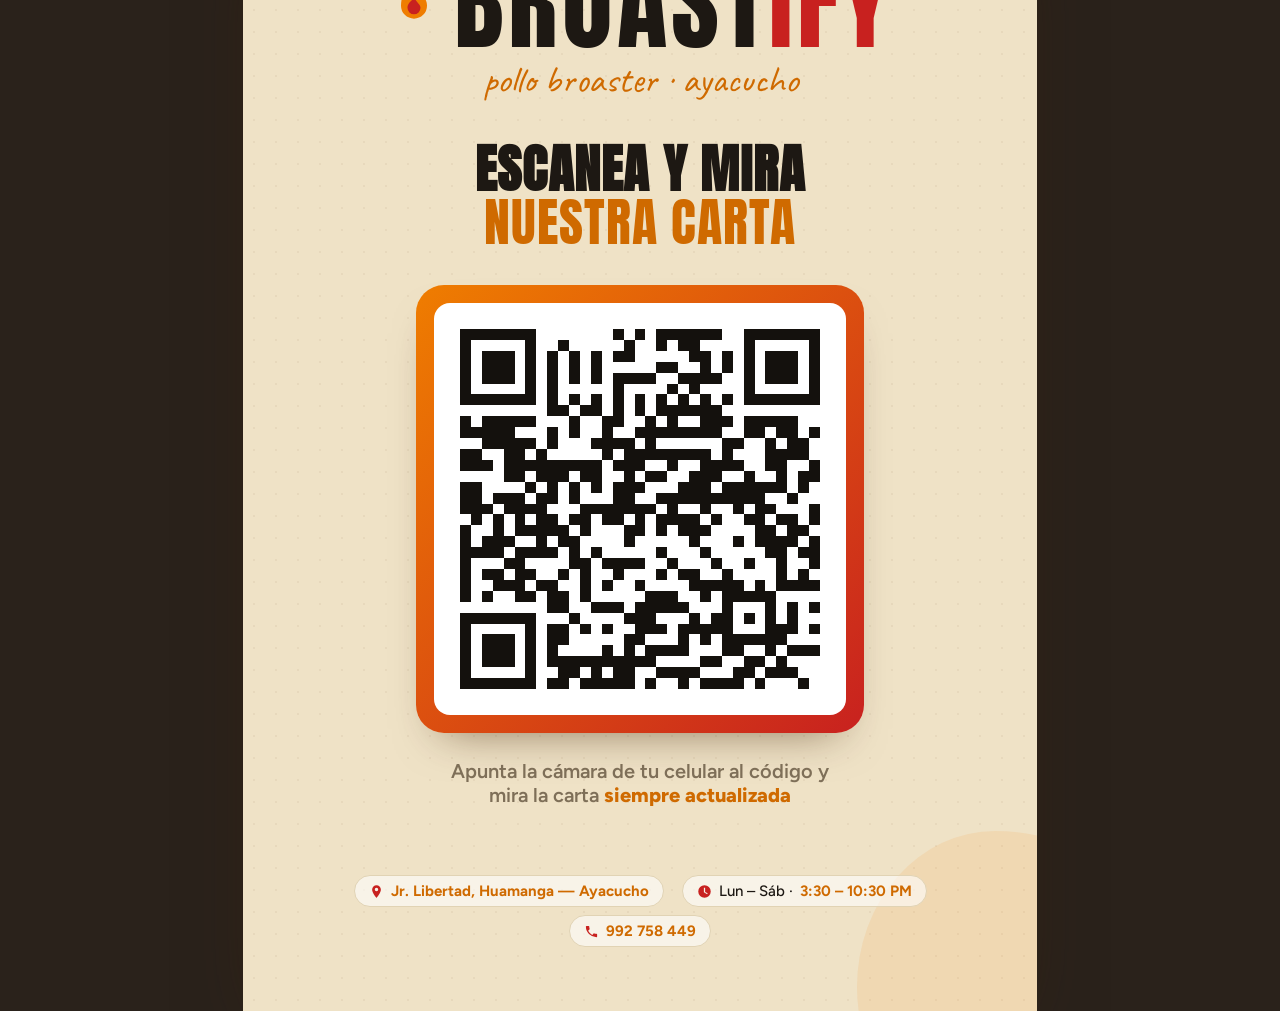
==== qr.html @ 3beba029 "update" ====
<!DOCTYPE html>
<html lang="es">
<head>
<meta charset="UTF-8">
<meta name="viewport" content="width=device-width, initial-scale=1">
<title>Broastify · Escanea la carta</title>
<!--
  Cartel A4 con QR para imprimir.
  El QR apunta a esta URL (para cambiarla, regenera el QR):
  https://alexaquintanilla.github.io/carta-broastify/
-->
<link rel="preconnect" href="https://fonts.googleapis.com">
<link rel="preconnect" href="https://fonts.gstatic.com" crossorigin>
<link href="https://fonts.googleapis.com/css2?family=Anton&family=Caveat:wght@600;700&family=Figtree:wght@400;500;600;700;800&display=swap" rel="stylesheet">
<style>
:root{
  --paper:#efe2c6; --paper-2:#f6ead0; --card:#fffdf3;
  --ink:#1d1813; --ink-soft:#7e6f58;
  --orange:#ef7d00; --orange-deep:#cf6a00; --red:#c8211f;
  --hair:#e1d3b4;
}
*{margin:0;padding:0;box-sizing:border-box}
html,body{height:100%}
body{
  font-family:'Figtree',system-ui,sans-serif;color:var(--ink);
  background:#2a221b;display:flex;align-items:center;justify-content:center;
  min-height:100vh;padding:28px;
}

/* ---------- A4 sheet ---------- */
.sheet{
  width:210mm;max-width:100%;aspect-ratio:210/297;
  background-color:var(--paper);
  background-image:radial-gradient(rgba(80,45,0,.05) 1px,transparent 1.4px);
  background-size:22px 22px;
  position:relative;overflow:hidden;
  box-shadow:0 30px 70px -30px rgba(60,30,0,.6);
  display:flex;flex-direction:column;align-items:center;
  text-align:center;
  padding:clamp(26px,5vw,64px) clamp(22px,5vw,56px);
}
.sheet::before{
  content:"";position:absolute;top:0;left:0;right:0;height:9px;
  background:linear-gradient(90deg,var(--red),var(--orange) 50%,var(--red));
  -webkit-print-color-adjust:exact;print-color-adjust:exact;
}
.sheet::after{
  content:"";position:absolute;width:300px;height:300px;right:-120px;bottom:-120px;
  border-radius:46% 54% 60% 40%/52% 44% 56% 48%;
  background:var(--orange);opacity:.1;
  -webkit-print-color-adjust:exact;print-color-adjust:exact;
}

/* ---------- brand ---------- */
.brand{position:relative;z-index:1;display:inline-flex;align-items:center;gap:14px;margin-top:6px}
.flame{width:clamp(34px,7vw,52px);height:auto;flex:none}
.logo{
  font-family:'Anton',sans-serif;font-size:clamp(52px,12vw,104px);line-height:.86;
  letter-spacing:.04em;text-transform:uppercase;color:var(--ink);
}
.logo b{color:var(--red);font-weight:400}
.tagline{
  font-family:'Caveat',cursive;font-size:clamp(24px,5vw,38px);
  color:var(--orange-deep);margin-top:8px;position:relative;z-index:1;
}

/* ---------- headline ---------- */
.headline{
  font-family:'Anton',sans-serif;text-transform:uppercase;
  font-size:clamp(28px,6vw,52px);letter-spacing:.02em;line-height:1.02;
  color:var(--ink);margin-top:clamp(20px,4vw,40px);position:relative;z-index:1;
}
.headline b{color:var(--orange-deep);font-weight:400}

/* ---------- QR card ---------- */
.qr-card{
  position:relative;z-index:1;border-radius:28px;
  background:linear-gradient(135deg,var(--orange),var(--red));
  padding:clamp(12px,2.4vw,18px);margin-top:clamp(20px,4vw,36px);
  box-shadow:0 22px 46px -26px rgba(60,30,0,.6);
  -webkit-print-color-adjust:exact;print-color-adjust:exact;
}
.qr-inner{
  background:#fff;border-radius:16px;padding:clamp(16px,3vw,26px);
  -webkit-print-color-adjust:exact;print-color-adjust:exact;
}
.qr-card svg{
  display:block;width:clamp(220px,42vw,360px);height:auto;
  shape-rendering:crispEdges;
}
.qr-card svg path{fill:#14110d}

.hint{
  font-size:clamp(15px,2.6vw,20px);font-weight:600;color:var(--ink-soft);
  margin-top:clamp(16px,3vw,26px);max-width:30ch;position:relative;z-index:1;
}
.hint b{color:var(--orange-deep);font-weight:800}

/* ---------- contact strip ---------- */
.meta{
  margin-top:auto;padding-top:clamp(20px,4vw,34px);
  display:flex;flex-wrap:wrap;justify-content:center;gap:8px 18px;
  font-size:clamp(12px,2.2vw,15px);font-weight:500;color:var(--ink);
  position:relative;z-index:1;
}
.meta span{display:inline-flex;align-items:center;gap:7px;background:rgba(255,255,255,.6);
  border:1px solid var(--hair);padding:6px 14px;border-radius:999px;
  -webkit-print-color-adjust:exact;print-color-adjust:exact}
.meta b{color:var(--orange-deep);font-weight:700}
.meta svg{width:15px;height:15px;flex:none;color:var(--red)}

/* ---------- print ---------- */
@page{size:A4;margin:0}
@media print{
  body{background:#fff;padding:0;display:block}
  .sheet{width:210mm;height:297mm;max-width:none;aspect-ratio:auto;box-shadow:none;margin:0}
}
</style>
</head>
<body>

  <div class="sheet">
    <div class="brand">
      <svg class="flame" viewBox="0 0 24 30" fill="none" aria-hidden="true">
        <path d="M12 1C12 7 6 8 6 16a6 6 0 0 0 12 0c0-3-2-4-2-7 0 3-2 4-4 4 2-4-1-9 0-12Z" fill="#ef7d00"/>
        <path d="M12 11c0 3-3 3-3 6a3 3 0 0 0 6 0c0-2-3-3-3-6Z" fill="#c8211f"/>
      </svg>
      <div class="logo">BROAST<b>IFY</b></div>
    </div>
    <div class="tagline">pollo broaster · ayacucho</div>

    <h1 class="headline">Escanea y mira<br><b>nuestra carta</b></h1>

    <div class="qr-card">
      <div class="qr-inner">
      <svg viewBox="0 0 33 33" role="img" aria-label="Código QR de la carta Broastify">
        <path d="M0,0H1V1H0zM1,0H2V1H1zM2,0H3V1H2zM3,0H4V1H3zM4,0H5V1H4zM5,0H6V1H5zM6,0H7V1H6zM14,0H15V1H14zM16,0H17V1H16zM18,0H19V1H18zM19,0H20V1H19zM20,0H21V1H20zM21,0H22V1H21zM22,0H23V1H22zM23,0H24V1H23zM26,0H27V1H26zM27,0H28V1H27zM28,0H29V1H28zM29,0H30V1H29zM30,0H31V1H30zM31,0H32V1H31zM32,0H33V1H32zM0,1H1V2H0zM6,1H7V2H6zM9,1H10V2H9zM15,1H16V2H15zM18,1H19V2H18zM20,1H21V2H20zM21,1H22V2H21zM26,1H27V2H26zM32,1H33V2H32zM0,2H1V3H0zM2,2H3V3H2zM3,2H4V3H3zM4,2H5V3H4zM6,2H7V3H6zM8,2H9V3H8zM10,2H11V3H10zM12,2H13V3H12zM14,2H15V3H14zM15,2H16V3H15zM21,2H22V3H21zM22,2H23V3H22zM24,2H25V3H24zM26,2H27V3H26zM28,2H29V3H28zM29,2H30V3H29zM30,2H31V3H30zM32,2H33V3H32zM0,3H1V4H0zM2,3H3V4H2zM3,3H4V4H3zM4,3H5V4H4zM6,3H7V4H6zM8,3H9V4H8zM10,3H11V4H10zM12,3H13V4H12zM18,3H19V4H18zM19,3H20V4H19zM22,3H23V4H22zM24,3H25V4H24zM26,3H27V4H26zM28,3H29V4H28zM29,3H30V4H29zM30,3H31V4H30zM32,3H33V4H32zM0,4H1V5H0zM2,4H3V5H2zM3,4H4V5H3zM4,4H5V5H4zM6,4H7V5H6zM8,4H9V5H8zM10,4H11V5H10zM12,4H13V5H12zM14,4H15V5H14zM15,4H16V5H15zM16,4H17V5H16zM17,4H18V5H17zM20,4H21V5H20zM21,4H22V5H21zM22,4H23V5H22zM23,4H24V5H23zM26,4H27V5H26zM28,4H29V5H28zM29,4H30V5H29zM30,4H31V5H30zM32,4H33V5H32zM0,5H1V6H0zM6,5H7V6H6zM8,5H9V6H8zM14,5H15V6H14zM19,5H20V6H19zM21,5H22V6H21zM26,5H27V6H26zM32,5H33V6H32zM0,6H1V7H0zM1,6H2V7H1zM2,6H3V7H2zM3,6H4V7H3zM4,6H5V7H4zM5,6H6V7H5zM6,6H7V7H6zM8,6H9V7H8zM10,6H11V7H10zM12,6H13V7H12zM14,6H15V7H14zM16,6H17V7H16zM18,6H19V7H18zM20,6H21V7H20zM22,6H23V7H22zM24,6H25V7H24zM26,6H27V7H26zM27,6H28V7H27zM28,6H29V7H28zM29,6H30V7H29zM30,6H31V7H30zM31,6H32V7H31zM32,6H33V7H32zM8,7H9V8H8zM9,7H10V8H9zM11,7H12V8H11zM12,7H13V8H12zM14,7H15V8H14zM16,7H17V8H16zM18,7H19V8H18zM19,7H20V8H19zM20,7H21V8H20zM21,7H22V8H21zM22,7H23V8H22zM23,7H24V8H23zM0,8H1V9H0zM2,8H3V9H2zM3,8H4V9H3zM4,8H5V9H4zM5,8H6V9H5zM6,8H7V9H6zM10,8H11V9H10zM13,8H14V9H13zM14,8H15V9H14zM17,8H18V9H17zM19,8H20V9H19zM22,8H23V9H22zM23,8H24V9H23zM24,8H25V9H24zM26,8H27V9H26zM27,8H28V9H27zM28,8H29V9H28zM29,8H30V9H29zM30,8H31V9H30zM0,9H1V10H0zM1,9H2V10H1zM2,9H3V10H2zM3,9H4V10H3zM4,9H5V10H4zM8,9H9V10H8zM10,9H11V10H10zM13,9H14V10H13zM16,9H17V10H16zM17,9H18V10H17zM18,9H19V10H18zM19,9H20V10H19zM20,9H21V10H20zM21,9H22V10H21zM22,9H23V10H22zM23,9H24V10H23zM26,9H27V10H26zM27,9H28V10H27zM29,9H30V10H29zM30,9H31V10H30zM32,9H33V10H32zM2,10H3V11H2zM3,10H4V11H3zM4,10H5V11H4zM5,10H6V11H5zM6,10H7V11H6zM8,10H9V11H8zM12,10H13V11H12zM13,10H14V11H13zM14,10H15V11H14zM15,10H16V11H15zM17,10H18V11H17zM24,10H25V11H24zM25,10H26V11H25zM28,10H29V11H28zM30,10H31V11H30zM31,10H32V11H31zM0,11H1V12H0zM1,11H2V12H1zM4,11H5V12H4zM5,11H6V12H5zM7,11H8V12H7zM13,11H14V12H13zM15,11H16V12H15zM16,11H17V12H16zM17,11H18V12H17zM18,11H19V12H18zM19,11H20V12H19zM20,11H21V12H20zM21,11H22V12H21zM22,11H23V12H22zM24,11H25V12H24zM28,11H29V12H28zM29,11H30V12H29zM30,11H31V12H30zM31,11H32V12H31zM0,12H1V13H0zM1,12H2V13H1zM2,12H3V13H2zM4,12H5V13H4zM5,12H6V13H5zM6,12H7V13H6zM7,12H8V13H7zM8,12H9V13H8zM9,12H10V13H9zM10,12H11V13H10zM11,12H12V13H11zM12,12H13V13H12zM14,12H15V13H14zM15,12H16V13H15zM16,12H17V13H16zM19,12H20V13H19zM22,12H23V13H22zM23,12H24V13H23zM24,12H25V13H24zM25,12H26V13H25zM28,12H29V13H28zM29,12H30V13H29zM32,12H33V13H32zM4,13H5V14H4zM5,13H6V14H5zM7,13H8V14H7zM8,13H9V14H8zM9,13H10V14H9zM11,13H12V14H11zM12,13H13V14H12zM15,13H16V14H15zM17,13H18V14H17zM18,13H19V14H18zM21,13H22V14H21zM22,13H23V14H22zM23,13H24V14H23zM26,13H27V14H26zM29,13H30V14H29zM31,13H32V14H31zM32,13H33V14H32zM0,14H1V15H0zM1,14H2V15H1zM6,14H7V15H6zM8,14H9V15H8zM10,14H11V15H10zM12,14H13V15H12zM14,14H15V15H14zM15,14H16V15H15zM16,14H17V15H16zM20,14H21V15H20zM21,14H22V15H21zM22,14H23V15H22zM24,14H25V15H24zM25,14H26V15H25zM26,14H27V15H26zM27,14H28V15H27zM28,14H29V15H28zM29,14H30V15H29zM31,14H32V15H31zM0,15H1V16H0zM1,15H2V16H1zM3,15H4V16H3zM4,15H5V16H4zM5,15H6V16H5zM7,15H8V16H7zM8,15H9V16H8zM10,15H11V16H10zM14,15H15V16H14zM15,15H16V16H15zM18,15H19V16H18zM19,15H20V16H19zM20,15H21V16H20zM21,15H22V16H21zM22,15H23V16H22zM23,15H24V16H23zM24,15H25V16H24zM25,15H26V16H25zM26,15H27V16H26zM27,15H28V16H27zM30,15H31V16H30zM0,16H1V17H0zM1,16H2V17H1zM2,16H3V17H2zM4,16H5V17H4zM5,16H6V17H5zM6,16H7V17H6zM7,16H8V17H7zM11,16H12V17H11zM12,16H13V17H12zM13,16H14V17H13zM14,16H15V17H14zM15,16H16V17H15zM16,16H17V17H16zM17,16H18V17H17zM19,16H20V17H19zM22,16H23V17H22zM25,16H26V17H25zM27,16H28V17H27zM28,16H29V17H28zM32,16H33V17H32zM1,17H2V18H1zM3,17H4V18H3zM5,17H6V18H5zM7,17H8V18H7zM8,17H9V18H8zM10,17H11V18H10zM11,17H12V18H11zM13,17H14V18H13zM14,17H15V18H14zM16,17H17V18H16zM18,17H19V18H18zM19,17H20V18H19zM20,17H21V18H20zM21,17H22V18H21zM23,17H24V18H23zM26,17H27V18H26zM27,17H28V18H27zM29,17H30V18H29zM30,17H31V18H30zM32,17H33V18H32zM0,18H1V19H0zM3,18H4V19H3zM5,18H6V19H5zM6,18H7V19H6zM7,18H8V19H7zM8,18H9V19H8zM9,18H10V19H9zM11,18H12V19H11zM15,18H16V19H15zM16,18H17V19H16zM18,18H19V19H18zM20,18H21V19H20zM21,18H22V19H21zM22,18H23V19H22zM27,18H28V19H27zM28,18H29V19H28zM30,18H31V19H30zM31,18H32V19H31zM0,19H1V20H0zM2,19H3V20H2zM3,19H4V20H3zM4,19H5V20H4zM7,19H8V20H7zM9,19H10V20H9zM10,19H11V20H10zM15,19H16V20H15zM21,19H22V20H21zM25,19H26V20H25zM27,19H28V20H27zM28,19H29V20H28zM29,19H30V20H29zM30,19H31V20H30zM32,19H33V20H32zM0,20H1V21H0zM1,20H2V21H1zM2,20H3V21H2zM3,20H4V21H3zM5,20H6V21H5zM6,20H7V21H6zM7,20H8V21H7zM8,20H9V21H8zM10,20H11V21H10zM12,20H13V21H12zM18,20H19V21H18zM22,20H23V21H22zM28,20H29V21H28zM29,20H30V21H29zM31,20H32V21H31zM32,20H33V21H32zM0,21H1V22H0zM4,21H5V22H4zM5,21H6V22H5zM10,21H11V22H10zM11,21H12V22H11zM13,21H14V22H13zM14,21H15V22H14zM15,21H16V22H15zM16,21H17V22H16zM19,21H20V22H19zM23,21H24V22H23zM26,21H27V22H26zM29,21H30V22H29zM32,21H33V22H32zM0,22H1V23H0zM2,22H3V23H2zM3,22H4V23H3zM5,22H6V23H5zM6,22H7V23H6zM9,22H10V23H9zM11,22H12V23H11zM14,22H15V23H14zM18,22H19V23H18zM20,22H21V23H20zM21,22H22V23H21zM24,22H25V23H24zM29,22H30V23H29zM31,22H32V23H31zM0,23H1V24H0zM3,23H4V24H3zM4,23H5V24H4zM5,23H6V24H5zM7,23H8V24H7zM8,23H9V24H8zM11,23H12V24H11zM13,23H14V24H13zM16,23H17V24H16zM21,23H22V24H21zM22,23H23V24H22zM23,23H24V24H23zM24,23H25V24H24zM25,23H26V24H25zM27,23H28V24H27zM29,23H30V24H29zM30,23H31V24H30zM31,23H32V24H31zM32,23H33V24H32zM0,24H1V25H0zM2,24H3V25H2zM5,24H6V25H5zM6,24H7V25H6zM8,24H9V25H8zM9,24H10V25H9zM11,24H12V25H11zM17,24H18V25H17zM18,24H19V25H18zM19,24H20V25H19zM22,24H23V25H22zM24,24H25V25H24zM25,24H26V25H25zM26,24H27V25H26zM27,24H28V25H27zM28,24H29V25H28zM8,25H9V26H8zM9,25H10V26H9zM12,25H13V26H12zM13,25H14V26H13zM14,25H15V26H14zM16,25H17V26H16zM17,25H18V26H17zM18,25H19V26H18zM19,25H20V26H19zM20,25H21V26H20zM24,25H25V26H24zM28,25H29V26H28zM30,25H31V26H30zM32,25H33V26H32zM0,26H1V27H0zM1,26H2V27H1zM2,26H3V27H2zM3,26H4V27H3zM4,26H5V27H4zM5,26H6V27H5zM6,26H7V27H6zM10,26H11V27H10zM15,26H16V27H15zM16,26H17V27H16zM17,26H18V27H17zM21,26H22V27H21zM23,26H24V27H23zM24,26H25V27H24zM26,26H27V27H26zM28,26H29V27H28zM30,26H31V27H30zM0,27H1V28H0zM6,27H7V28H6zM8,27H9V28H8zM9,27H10V28H9zM11,27H12V28H11zM13,27H14V28H13zM16,27H17V28H16zM17,27H18V28H17zM18,27H19V28H18zM20,27H21V28H20zM21,27H22V28H21zM22,27H23V28H22zM23,27H24V28H23zM24,27H25V28H24zM28,27H29V28H28zM29,27H30V28H29zM30,27H31V28H30zM32,27H33V28H32zM0,28H1V29H0zM2,28H3V29H2zM3,28H4V29H3zM4,28H5V29H4zM6,28H7V29H6zM8,28H9V29H8zM9,28H10V29H9zM15,28H16V29H15zM16,28H17V29H16zM20,28H21V29H20zM22,28H23V29H22zM24,28H25V29H24zM25,28H26V29H25zM26,28H27V29H26zM27,28H28V29H27zM28,28H29V29H28zM29,28H30V29H29zM0,29H1V30H0zM2,29H3V30H2zM3,29H4V30H3zM4,29H5V30H4zM6,29H7V30H6zM8,29H9V30H8zM13,29H14V30H13zM15,29H16V30H15zM17,29H18V30H17zM18,29H19V30H18zM19,29H20V30H19zM20,29H21V30H20zM24,29H25V30H24zM25,29H26V30H25zM28,29H29V30H28zM30,29H31V30H30zM31,29H32V30H31zM32,29H33V30H32zM0,30H1V31H0zM2,30H3V31H2zM3,30H4V31H3zM4,30H5V31H4zM6,30H7V31H6zM8,30H9V31H8zM9,30H10V31H9zM10,30H11V31H10zM11,30H12V31H11zM12,30H13V31H12zM13,30H14V31H13zM14,30H15V31H14zM15,30H16V31H15zM16,30H17V31H16zM17,30H18V31H17zM22,30H23V31H22zM23,30H24V31H23zM26,30H27V31H26zM27,30H28V31H27zM29,30H30V31H29zM0,31H1V32H0zM6,31H7V32H6zM9,31H10V32H9zM10,31H11V32H10zM12,31H13V32H12zM14,31H15V32H14zM15,31H16V32H15zM18,31H19V32H18zM19,31H20V32H19zM20,31H21V32H20zM21,31H22V32H21zM25,31H26V32H25zM26,31H27V32H26zM28,31H29V32H28zM29,31H30V32H29zM30,31H31V32H30zM0,32H1V33H0zM1,32H2V33H1zM2,32H3V33H2zM3,32H4V33H3zM4,32H5V33H4zM5,32H6V33H5zM6,32H7V33H6zM8,32H9V33H8zM9,32H10V33H9zM11,32H12V33H11zM12,32H13V33H12zM13,32H14V33H13zM14,32H15V33H14zM15,32H16V33H15zM17,32H18V33H17zM20,32H21V33H20zM22,32H23V33H22zM23,32H24V33H23zM24,32H25V33H24zM25,32H26V33H25zM27,32H28V33H27zM31,32H32V33H31z"/>
      </svg>
      </div>
    </div>

    <p class="hint">Apunta la cámara de tu celular al código y mira la carta <b>siempre actualizada</b></p>

    <div class="meta">
      <span><svg viewBox="0 0 24 24" fill="currentColor"><path d="M12 2a7 7 0 0 0-7 7c0 5 7 13 7 13s7-8 7-13a7 7 0 0 0-7-7Zm0 9.5A2.5 2.5 0 1 1 12 6a2.5 2.5 0 0 1 0 5.5Z"/></svg><b>Jr. Libertad, Huamanga — Ayacucho</b></span>
      <span><svg viewBox="0 0 24 24" fill="currentColor"><path d="M12 2a10 10 0 1 0 0 20 10 10 0 0 0 0-20Zm1 10.6 4 2.3-.8 1.4L11 13V6h2v6.6Z"/></svg>Lun – Sáb · <b>3:30 – 10:30 PM</b></span>
      <span><svg viewBox="0 0 24 24" fill="currentColor"><path d="M6.6 10.8a15 15 0 0 0 6.6 6.6l2.2-2.2c.3-.3.7-.4 1-.2 1.2.4 2.4.6 3.6.6.6 0 1 .4 1 1V20c0 .6-.4 1-1 1A17 17 0 0 1 3 4c0-.6.4-1 1-1h3.4c.6 0 1 .4 1 1 0 1.3.2 2.5.6 3.6.1.4 0 .8-.3 1l-2.1 2.2Z"/></svg><b>992 758 449</b></span>
    </div>
  </div>


</body>
</html>
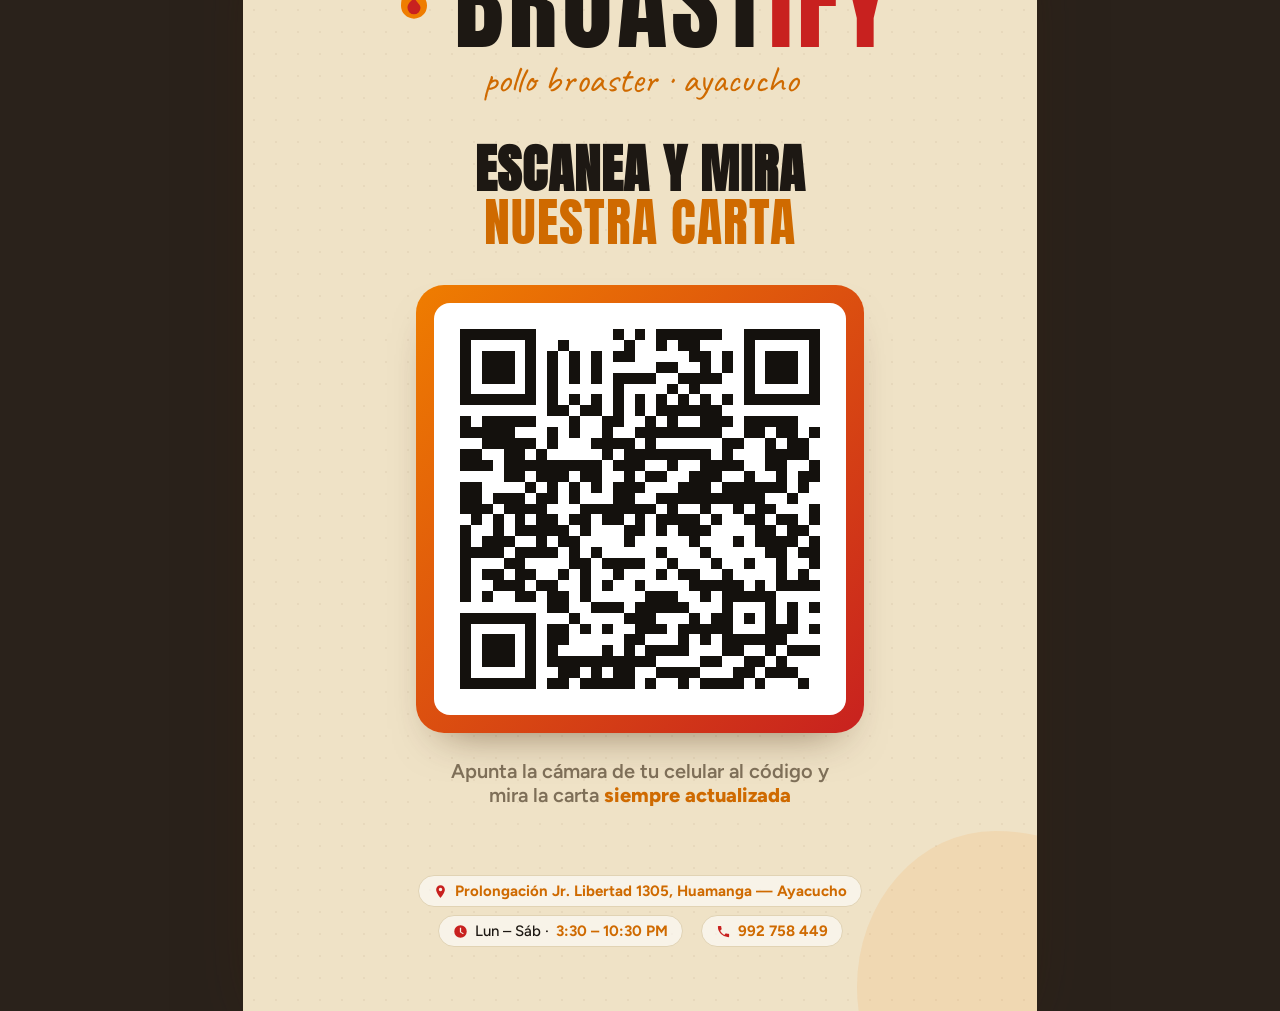
==== commit f2a3aca7: "update" ====
--- a/qr.html
+++ b/qr.html
@@ -142,7 +142,7 @@
     <p class="hint">Apunta la cámara de tu celular al código y mira la carta <b>siempre actualizada</b></p>
 
     <div class="meta">
-      <span><svg viewBox="0 0 24 24" fill="currentColor"><path d="M12 2a7 7 0 0 0-7 7c0 5 7 13 7 13s7-8 7-13a7 7 0 0 0-7-7Zm0 9.5A2.5 2.5 0 1 1 12 6a2.5 2.5 0 0 1 0 5.5Z"/></svg><b>Jr. Libertad, Huamanga — Ayacucho</b></span>
+      <span><svg viewBox="0 0 24 24" fill="currentColor"><path d="M12 2a7 7 0 0 0-7 7c0 5 7 13 7 13s7-8 7-13a7 7 0 0 0-7-7Zm0 9.5A2.5 2.5 0 1 1 12 6a2.5 2.5 0 0 1 0 5.5Z"/></svg><b>Prolongación Jr. Libertad 1305, Huamanga — Ayacucho</b></span>
       <span><svg viewBox="0 0 24 24" fill="currentColor"><path d="M12 2a10 10 0 1 0 0 20 10 10 0 0 0 0-20Zm1 10.6 4 2.3-.8 1.4L11 13V6h2v6.6Z"/></svg>Lun – Sáb · <b>3:30 – 10:30 PM</b></span>
       <span><svg viewBox="0 0 24 24" fill="currentColor"><path d="M6.6 10.8a15 15 0 0 0 6.6 6.6l2.2-2.2c.3-.3.7-.4 1-.2 1.2.4 2.4.6 3.6.6.6 0 1 .4 1 1V20c0 .6-.4 1-1 1A17 17 0 0 1 3 4c0-.6.4-1 1-1h3.4c.6 0 1 .4 1 1 0 1.3.2 2.5.6 3.6.1.4 0 .8-.3 1l-2.1 2.2Z"/></svg><b>992 758 449</b></span>
     </div>
